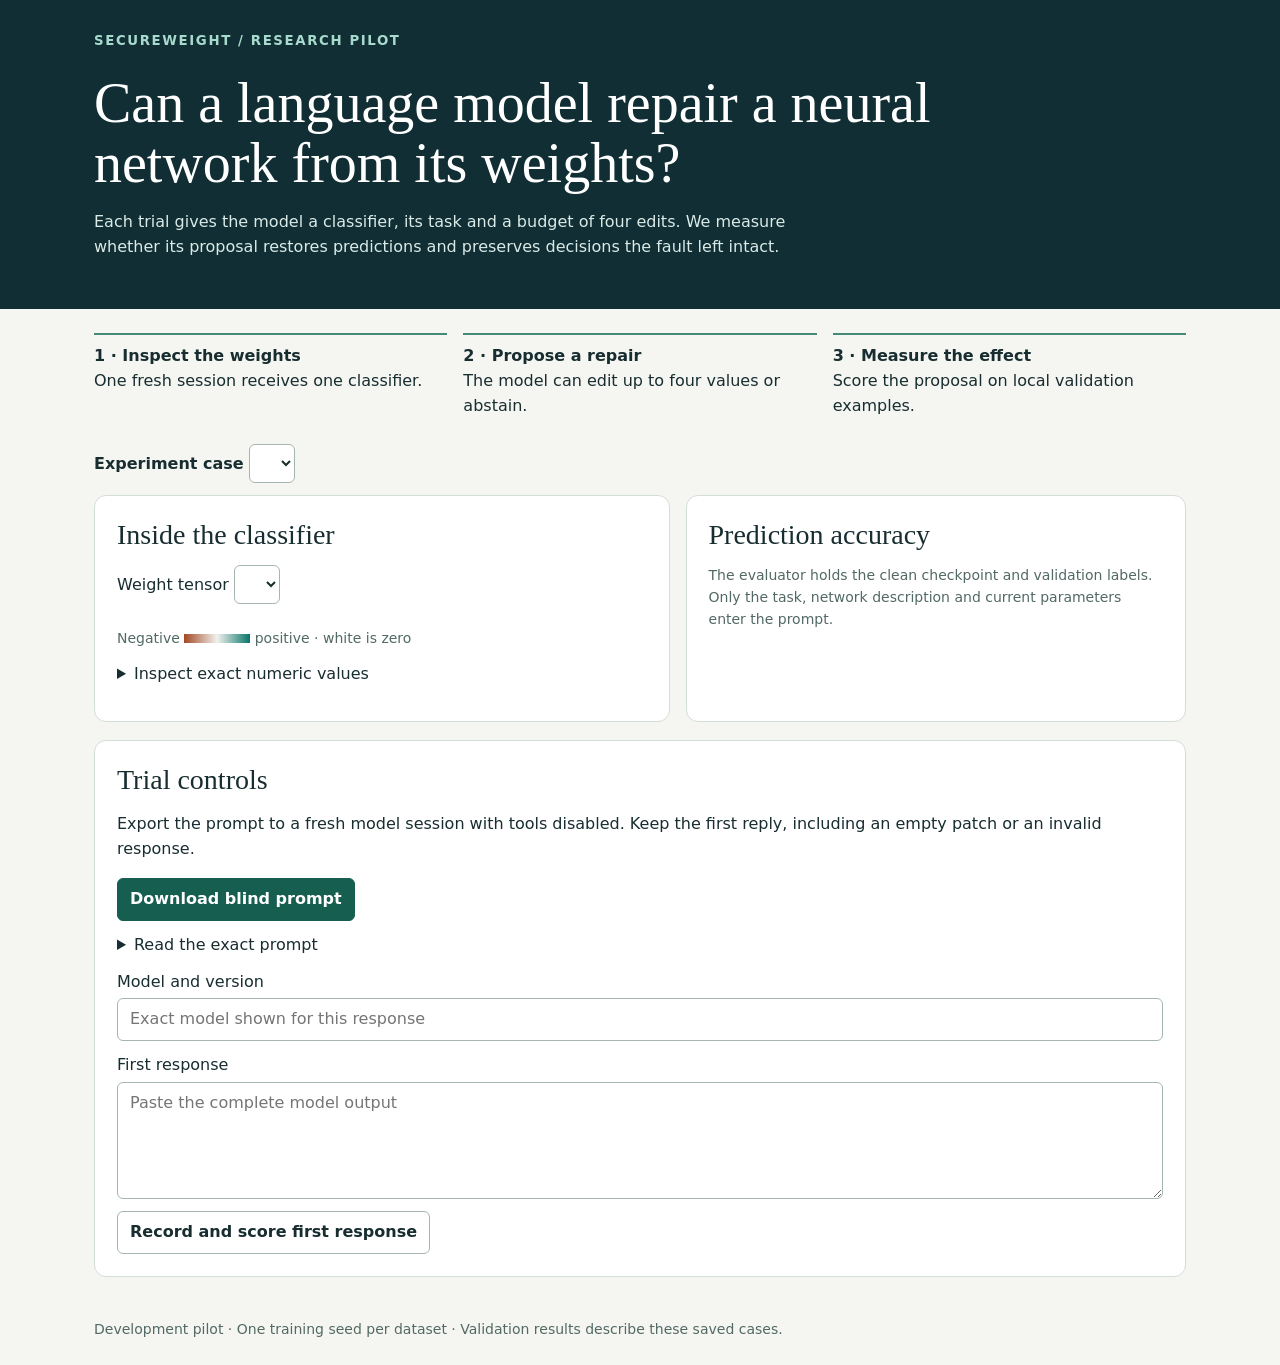
==== scripts/repair_dashboard.html @ 9e08227c "Start blinded chat repair pilot with local scoring dashboard and trial evidence" ====
<!doctype html>
<html lang="en"><head><meta charset="utf-8"><meta name="viewport" content="width=device-width, initial-scale=1"><title>SecureWeight · Repair experiment</title>
<style>
*{box-sizing:border-box}body{margin:0;background:#f5f6f2;color:#182d30;font:16px/1.55 system-ui,sans-serif}main,header>div,footer{max-width:1140px;margin:auto;padding:24px}header{background:#102e33;color:#fff}header>div{padding-top:28px;padding-bottom:34px}header small{color:#a8d9cd;letter-spacing:.12em;font-weight:700}h1{font:clamp(32px,5vw,56px)/1.08 Georgia,serif;max-width:850px;margin:20px 0 12px}header p{max-width:750px;color:#daeae7}h2{font:28px/1.2 Georgia,serif;margin:0 0 12px}h3{font-size:16px;margin:0 0 8px}.grid,.steps{display:grid;gap:16px}.grid{grid-template-columns:1.15fr 1fr}.steps{grid-template-columns:repeat(3,1fr);margin:0 0 25px}.steps>div{border-top:2px solid #438a78;padding-top:9px}.steps p,article p{margin:4px 0 14px}.card,article{background:#fff;border:1px solid #d4ded8;border-radius:12px;padding:22px;min-width:0}.controls{display:flex;align-items:center;justify-content:space-between;gap:12px;margin:22px 0 12px;flex-wrap:wrap}.controls label{font-weight:650}.count{color:#41625e}select,button,input,textarea{font:inherit;color:inherit;padding:8px 12px;border-radius:6px;border:1px solid #a4b6af;background:white;max-width:100%}button{cursor:pointer;font-weight:650}button.primary{background:#155e50;color:white;border-color:#155e50}button:disabled{opacity:.55;cursor:default}section{margin:18px 0}.barrow{display:grid;grid-template-columns:85px 1fr 86px;gap:8px;align-items:center;margin:14px 0}.track{height:12px;background:#f0f3ef;border-radius:3px;overflow:hidden}.bar{height:100%;background:#276a59}.barrow:first-of-type .bar{background:#6d8585}.barrow strong{font-variant-numeric:tabular-nums;text-align:right}.subtle,footer{color:#526965;font-size:14px}pre{white-space:pre-wrap;overflow-wrap:anywhere;font:13px/1.45 monospace;max-height:300px;overflow:auto}textarea,input{display:block;width:100%;margin:4px 0 12px}details{margin:12px 0}summary{cursor:pointer}#heat{overflow:auto;padding:12px 0}.matrix{display:grid;gap:3px;width:max-content}.cell{width:24px;height:24px;border:1px solid #0001;border-radius:3px}.legend{display:inline-block;width:66px;height:9px;background:linear-gradient(90deg,#a34823,#f1f1ed,#087569)}button:focus-visible,summary:focus-visible,select:focus-visible{outline:3px solid #c87637}code{overflow-wrap:anywhere}footer{padding-top:0}#status{font-weight:600}@media(max-width:740px){.grid,.steps{grid-template-columns:1fr}.steps{gap:8px}main,header>div{padding:18px}.card,article{padding:16px}.controls label select{display:block}}
</style></head><body><header><div><small>SECUREWEIGHT / RESEARCH PILOT</small><h1>Can a language model repair a neural network from its weights?</h1><p>Each trial gives the model a classifier, its task and a budget of four edits. We measure whether its proposal restores predictions and preserves decisions the fault left intact.</p></div></header>
<main><div class="steps"><div><b>1 · Inspect the weights</b><br>One fresh session receives one classifier.</div><div><b>2 · Propose a repair</b><br>The model can edit up to four values or abstain.</div><div><b>3 · Measure the effect</b><br>Score the proposal on local validation examples.</div></div>
<div class="controls"><label>Experiment case <select id="cases"></select></label><span id="progress" class="count"></span></div>
<div class="grid"><article><h2>Inside the classifier</h2><p id="task"></p><p id="architecture" class="subtle"></p><label>Weight tensor <select id="tensor"></select></label><div id="heat"></div><div class="subtle">Negative <span class="legend"></span> positive · white is zero</div><div id="scale" class="subtle"></div><details><summary>Inspect exact numeric values</summary><pre id="values"></pre></details></article>
<article><h2>Prediction accuracy</h2><p id="samples"></p><div id="bars"></div><p id="retention" class="subtle"></p><p class="subtle">The evaluator holds the clean checkpoint and validation labels. Only the task, network description and current parameters enter the prompt.</p></article></div>
<section class="card"><h2>Trial controls</h2><p>Export the prompt to a fresh model session with tools disabled. Keep the first reply, including an empty patch or an invalid response.</p><button id="download" class="primary">Download blind prompt</button><details><summary>Read the exact prompt</summary><pre id="prompt"></pre></details>
<div id="form"><label>Model and version<input id="model" placeholder="Exact model shown for this response"></label><label>First response<textarea id="raw" rows="4" placeholder="Paste the complete model output"></textarea></label><button id="save">Record and score first response</button></div>
<div id="status" role="status"></div></section></main><footer>Development pilot · One training seed per dataset · Validation results describe these saved cases.</footer>
<script type="application/json" id="data">__PILOT_DATA__</script>
<script>
const {rows,token}=JSON.parse(document.getElementById('data').textContent);
const el=id=>document.getElementById(id);
const current=()=>rows[Number(el('cases').value)];
const option=(label,value)=>new Option(label,value);
rows.forEach((r,i)=>el('cases').add(option(r.dataset.toUpperCase()+' · '+r.id.slice(0,8),i)));
el('progress').textContent=rows.filter(r=>r.result).length+' / '+rows.length+' first responses recorded';
function matrix(){
 const tensor=current().packet.tensors[el('tensor').value];
 const values=tensor.values.flat();const limit=Math.max(...values.map(Math.abs));
 const grid=document.createElement('div');grid.className='matrix';
 grid.style.gridTemplateColumns='repeat('+tensor.shape.at(-1)+',24px)';
 values.forEach((v,i)=>{const cell=document.createElement('div');cell.className='cell';
 const t=limit?Math.abs(v)/limit:0;const hue=v<0?[163,72,35]:[8,117,105];
 cell.style.background='rgb('+hue.map((x,j)=>Math.round([241,241,237][j]*(1-t)+x*t)).join(',')+')';
 cell.title='['+(tensor.shape.length===2?Math.floor(i/tensor.shape[1])+', '+i%tensor.shape[1]:i)+'] = '+v;grid.append(cell)});
 el('heat').replaceChildren(grid);el('scale').textContent='Color range for this tensor: ±'+limit.toPrecision(3);
 el('values').textContent=JSON.stringify(tensor.values,null,2);
}
function draw(){
 const r=current(),a=r.packet.architecture,res=r.result;
 el('task').textContent=r.packet.task;el('architecture').textContent=a.input_dim+' inputs → '+a.hidden_dim+' ReLU units → '+a.output_dim+' class scores';
 el('tensor').replaceChildren(...Object.keys(r.packet.tensors).sort().reverse().map(k=>option(k,k)));
 el('tensor').value='hidden.weight';matrix();el('prompt').textContent=r.prompt;
 el('samples').textContent='Correct predictions on the same '+r.n+' validation examples.';
 el('bars').replaceChildren();
 for(const [label,value] of [['Healthy',r.original],['As received',r.before],['After reply',res?.after]]){
 const line=document.createElement('div');line.className='barrow';const name=document.createElement('span');name.textContent=label;
 const track=document.createElement('div');track.className='track';const bar=document.createElement('div');bar.className='bar';bar.style.width=((value??0)*100)+'%';track.append(bar);
 const num=document.createElement('strong');num.textContent=value==null?(res||label!=='After reply'?'Unscored':'Pending'):Math.round(value*r.n)+' / '+r.n;line.append(name,track,num);el('bars').append(line)}
 el('retention').textContent=res?.status==='scored'?res.edits+' edits proposed · '+res.preserved+' of '+res.unaffected+' previously unchanged decisions preserved.':'';
 el('form').hidden=!token||Boolean(res);el('raw').value='';
 el('status').textContent=res?'Recorded · '+res.model+' · '+res.status+(res.reason?' · '+res.reason:''):token?'Awaiting first response.':'Portable view. Open the local control dashboard to record a response.';
}
el('cases').onchange=draw;el('tensor').onchange=matrix;
el('download').onclick=()=>{const r=current(),a=document.createElement('a');a.href=URL.createObjectURL(new Blob([r.prompt],{type:'text/plain'}));a.download=r.id+'.txt';a.click();setTimeout(()=>URL.revokeObjectURL(a.href),1000)};
el('save').onclick=async()=>{const model=el('model').value.trim(),response=el('raw').value;
 if(!model||!response.trim()){el('status').textContent='Enter the model name and first response.';return}
 el('save').disabled=true;
 try{const reply=await fetch('/response',{method:'POST',headers:{'Content-Type':'application/json','X-Pilot-Token':token},body:JSON.stringify({case_id:current().id,model,response})});
 if(!reply.ok)throw Error('Submission returned '+reply.status);sessionStorage.setItem('pilotCase',current().id);location.reload()}
 catch(e){el('status').textContent=e.message;el('save').disabled=false}};
if(token){const saved=rows.findIndex(r=>r.id===sessionStorage.getItem('pilotCase'));if(saved>=0)el('cases').value=saved}draw();
</script></body></html>
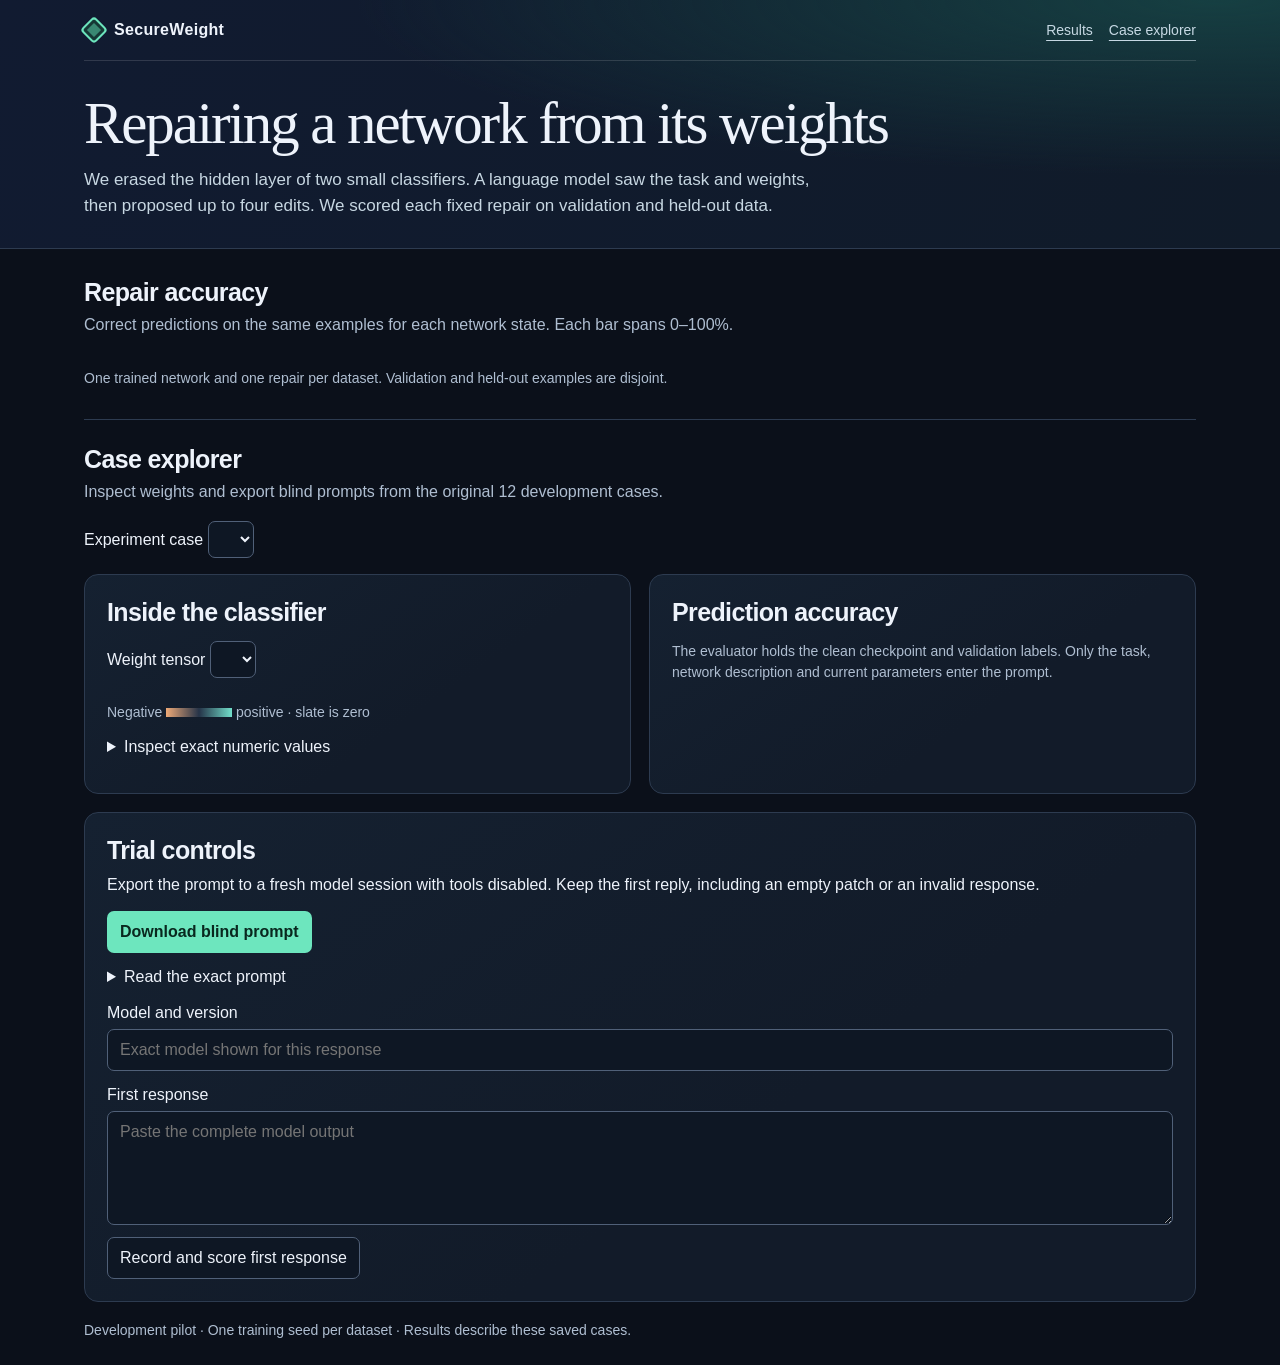
==== commit 6e2e4685: "Compare validated Iris and Wine repairs in the dark pilot dashboard" ====
--- a/scripts/repair_dashboard.html
+++ b/scripts/repair_dashboard.html
@@ -1,21 +1,58 @@
 <!doctype html>
 <html lang="en"><head><meta charset="utf-8"><meta name="viewport" content="width=device-width, initial-scale=1"><title>SecureWeight · Repair experiment</title>
+<meta name="color-scheme" content="dark">
 <style>
-*{box-sizing:border-box}body{margin:0;background:#f5f6f2;color:#182d30;font:16px/1.55 system-ui,sans-serif}main,header>div,footer{max-width:1140px;margin:auto;padding:24px}header{background:#102e33;color:#fff}header>div{padding-top:28px;padding-bottom:34px}header small{color:#a8d9cd;letter-spacing:.12em;font-weight:700}h1{font:clamp(32px,5vw,56px)/1.08 Georgia,serif;max-width:850px;margin:20px 0 12px}header p{max-width:750px;color:#daeae7}h2{font:28px/1.2 Georgia,serif;margin:0 0 12px}h3{font-size:16px;margin:0 0 8px}.grid,.steps{display:grid;gap:16px}.grid{grid-template-columns:1.15fr 1fr}.steps{grid-template-columns:repeat(3,1fr);margin:0 0 25px}.steps>div{border-top:2px solid #438a78;padding-top:9px}.steps p,article p{margin:4px 0 14px}.card,article{background:#fff;border:1px solid #d4ded8;border-radius:12px;padding:22px;min-width:0}.controls{display:flex;align-items:center;justify-content:space-between;gap:12px;margin:22px 0 12px;flex-wrap:wrap}.controls label{font-weight:650}.count{color:#41625e}select,button,input,textarea{font:inherit;color:inherit;padding:8px 12px;border-radius:6px;border:1px solid #a4b6af;background:white;max-width:100%}button{cursor:pointer;font-weight:650}button.primary{background:#155e50;color:white;border-color:#155e50}button:disabled{opacity:.55;cursor:default}section{margin:18px 0}.barrow{display:grid;grid-template-columns:85px 1fr 86px;gap:8px;align-items:center;margin:14px 0}.track{height:12px;background:#f0f3ef;border-radius:3px;overflow:hidden}.bar{height:100%;background:#276a59}.barrow:first-of-type .bar{background:#6d8585}.barrow strong{font-variant-numeric:tabular-nums;text-align:right}.subtle,footer{color:#526965;font-size:14px}pre{white-space:pre-wrap;overflow-wrap:anywhere;font:13px/1.45 monospace;max-height:300px;overflow:auto}textarea,input{display:block;width:100%;margin:4px 0 12px}details{margin:12px 0}summary{cursor:pointer}#heat{overflow:auto;padding:12px 0}.matrix{display:grid;gap:3px;width:max-content}.cell{width:24px;height:24px;border:1px solid #0001;border-radius:3px}.legend{display:inline-block;width:66px;height:9px;background:linear-gradient(90deg,#a34823,#f1f1ed,#087569)}button:focus-visible,summary:focus-visible,select:focus-visible{outline:3px solid #c87637}code{overflow-wrap:anywhere}footer{padding-top:0}#status{font-weight:600}@media(max-width:740px){.grid,.steps{grid-template-columns:1fr}.steps{gap:8px}main,header>div{padding:18px}.card,article{padding:16px}.controls label select{display:block}}
-</style></head><body><header><div><small>SECUREWEIGHT / RESEARCH PILOT</small><h1>Can a language model repair a neural network from its weights?</h1><p>Each trial gives the model a classifier, its task and a budget of four edits. We measure whether its proposal restores predictions and preserves decisions the fault left intact.</p></div></header>
-<main><div class="steps"><div><b>1 · Inspect the weights</b><br>One fresh session receives one classifier.</div><div><b>2 · Propose a repair</b><br>The model can edit up to four values or abstain.</div><div><b>3 · Measure the effect</b><br>Score the proposal on local validation examples.</div></div>
-<div class="controls"><label>Experiment case <select id="cases"></select></label><span id="progress" class="count"></span></div>
-<div class="grid"><article><h2>Inside the classifier</h2><p id="task"></p><p id="architecture" class="subtle"></p><label>Weight tensor <select id="tensor"></select></label><div id="heat"></div><div class="subtle">Negative <span class="legend"></span> positive · white is zero</div><div id="scale" class="subtle"></div><details><summary>Inspect exact numeric values</summary><pre id="values"></pre></details></article>
+:root{color-scheme:dark;--bg:#0b101a;--panel:#121b29;--border:#2d3b50;--ink:#eef3fb;--muted:#afbed1;--green:#6de6be;--orange:#f0a579;--blue:#90b6ff}
+*{box-sizing:border-box}body{margin:0;background:var(--bg);color:var(--ink);font:16px/1.5 Inter,"Segoe UI",sans-serif}
+.wrap,main,footer{max-width:1168px;margin:auto;padding:0 28px}header{background:radial-gradient(ellipse at 95% 0%,#163f42 0,transparent 50%),linear-gradient(115deg,#111b31,#101b29);border-bottom:1px solid var(--border)}
+nav{display:flex;justify-content:space-between;align-items:center;gap:18px;padding:18px 0;border-bottom:1px solid #ffffff22}nav b{display:flex;align-items:center;gap:10px;letter-spacing:.02em}nav b:before{content:"";width:16px;height:16px;border:2px solid var(--green);border-radius:4px;transform:rotate(45deg);box-shadow:inset 0 0 0 3px #153835;background:#398872}nav a{color:#c6d8e3;font-size:14px;margin-left:16px;text-underline-offset:5px}
+h1,h2,h3,p{margin:0}h1{font:500 clamp(34px,4.6vw,62px)/1.06 Georgia,serif;letter-spacing:-.035em;padding-top:32px}header p{color:#c7d7e2;font-size:17px;max-width:78ch;padding:12px 0 30px}main{padding-top:28px}h2{font-size:25px;line-height:1.2;letter-spacing:-.025em}h3{font:500 32px/1.1 Georgia,serif}
+.grid,.results{display:grid;grid-template-columns:repeat(2,minmax(0,1fr));gap:18px}.card,article,.result{background:linear-gradient(145deg,#152131,var(--panel) 62%);border:1px solid var(--border);border-radius:14px;padding:22px;min-width:0}.result{border-top:2px solid #4a786f}.intro{color:var(--muted);margin:6px 0 17px}.result-head,.controls{display:flex;align-items:center;justify-content:space-between;gap:12px;flex-wrap:wrap}.edits{font:13px ui-monospace,monospace;color:var(--green)}
+table{width:100%;border-collapse:collapse;margin:15px 0 12px;table-layout:fixed;font-variant-numeric:tabular-nums}th,td{text-align:left;padding:9px 8px;vertical-align:middle;border-bottom:1px solid #26364a}th:first-child{padding-left:0;width:25%}thead th{font-size:13px;color:#c0cede;font-weight:500}tbody th{font-size:14px}td b{font-size:16px}td small{color:var(--muted);font-size:12px;margin-left:7px;white-space:nowrap}.meter,.track{overflow:hidden;background:#283447;border-radius:3px}.meter{margin-top:5px;height:4px}.meter i,.bar{display:block;height:100%;background:var(--blue)}.damaged .meter i{background:var(--orange)}.repaired .meter i,.bar{background:var(--green)}.repaired th{color:var(--green)}
+.result details{margin:14px 0 0}.result summary{color:#c6d7ed;font-size:14px}.paired{font-size:14px;color:var(--muted)}.paired strong{color:var(--ink)}.scope,.subtle,footer,.count{font-size:14px;color:var(--muted)}.scope{margin:14px 0 30px}.lab{border-top:1px solid var(--border);padding-top:24px}.controls{margin:16px 0}.grid article p,.card p{margin:8px 0 14px}section.card{margin:18px 0}
+select,button,input,textarea{font:inherit;color:inherit;background:#0e1724;border:1px solid #506078;border-radius:7px;padding:8px 12px;max-width:100%}button,summary,select{cursor:pointer}button.primary{background:var(--green);color:#09281f;border-color:transparent;font-weight:700}button:disabled{opacity:.55;cursor:default}:focus-visible{outline:3px solid var(--blue);outline-offset:3px}
+.barrow{display:grid;grid-template-columns:85px 1fr 80px;align-items:center;gap:8px;margin:14px 0}.track{height:9px}.barrow strong{text-align:right}.barrow:first-child .bar{background:var(--blue)}.barrow:nth-child(2) .bar{background:var(--orange)}pre{white-space:pre-wrap;overflow-wrap:anywhere;font:13px/1.5 ui-monospace,monospace;max-height:300px;overflow:auto;color:#d7e2ef;background:#0c1421;padding:12px;border-radius:6px}textarea,input{display:block;width:100%;margin:4px 0 12px}details{margin:12px 0}#heat{overflow:auto;padding:12px 0}.matrix{display:grid;gap:3px;width:max-content}.cell{width:24px;height:24px;border:1px solid #ffffff28;border-radius:3px}.legend{display:inline-block;width:66px;height:9px;background:linear-gradient(90deg,#eeaa78,#253348,#72dfcb)}footer{padding-bottom:24px}
+@media(max-width:800px){.grid,.results{grid-template-columns:1fr}}@media(max-width:480px){main,.wrap,footer{padding-left:16px;padding-right:16px}.card,article,.result{padding:15px}td small{display:block;margin:0}nav a{margin-left:8px}h1{padding-top:22px}.count{font-size:13px}}
+</style></head><body><header><div class="wrap"><nav aria-label="Dashboard navigation"><b>SecureWeight</b><span><a href="#results">Results</a><a href="#explorer">Case explorer</a></span></nav><h1>Repairing a network from its weights</h1><p>We erased the hidden layer of two small classifiers. A language model saw the task and weights, then proposed up to four edits. We scored each fixed repair on validation and held-out data.</p></div></header>
+<main><section id="results" aria-labelledby="result-title"><h2 id="result-title">Repair accuracy</h2><p class="intro">Correct predictions on the same examples for each network state. Each bar spans 0–100%.</p><div class="results" id="comparisons"></div><p class="scope">One trained network and one repair per dataset. Validation and held-out examples are disjoint.</p></section>
+<section id="explorer" class="lab"><h2>Case explorer</h2><p class="intro">Inspect weights and export blind prompts from the original 12 development cases.</p><div class="controls"><label>Experiment case <select id="cases"></select></label><span id="progress" class="count"></span></div>
+<div class="grid"><article><h2>Inside the classifier</h2><p id="task"></p><p id="architecture" class="subtle"></p><label>Weight tensor <select id="tensor"></select></label><div id="heat"></div><div class="subtle">Negative <span class="legend"></span> positive · slate is zero</div><div id="scale" class="subtle"></div><details><summary>Inspect exact numeric values</summary><pre id="values"></pre></details></article>
 <article><h2>Prediction accuracy</h2><p id="samples"></p><div id="bars"></div><p id="retention" class="subtle"></p><p class="subtle">The evaluator holds the clean checkpoint and validation labels. Only the task, network description and current parameters enter the prompt.</p></article></div>
 <section class="card"><h2>Trial controls</h2><p>Export the prompt to a fresh model session with tools disabled. Keep the first reply, including an empty patch or an invalid response.</p><button id="download" class="primary">Download blind prompt</button><details><summary>Read the exact prompt</summary><pre id="prompt"></pre></details>
 <div id="form"><label>Model and version<input id="model" placeholder="Exact model shown for this response"></label><label>First response<textarea id="raw" rows="4" placeholder="Paste the complete model output"></textarea></label><button id="save">Record and score first response</button></div>
-<div id="status" role="status"></div></section></main><footer>Development pilot · One training seed per dataset · Validation results describe these saved cases.</footer>
+<div id="status" role="status"></div></section></section></main><footer>Development pilot · One training seed per dataset · Results describe these saved cases.</footer>
 <script type="application/json" id="data">__PILOT_DATA__</script>
 <script>
-const {rows,token}=JSON.parse(document.getElementById('data').textContent);
+const {rows,token,repairs}=JSON.parse(document.getElementById('data').textContent);
 const el=id=>document.getElementById(id);
 const current=()=>rows[Number(el('cases').value)];
 const option=(label,value)=>new Option(label,value);
+function showRepair(result){
+ const card=document.createElement('article');
+ card.className='result';
+ card.innerHTML='<div class="result-head"><h3></h3><span class="edits"></span></div><table><thead><tr><th scope="col">Network</th><th scope="col">Validation</th><th scope="col">Held-out test</th></tr></thead><tbody></tbody></table><p class="paired"></p><details><summary>View weight edits</summary><pre></pre></details>';
+ card.querySelector('h3').textContent=result.dataset;
+ card.querySelector('.edits').textContent=result.edits.length+' weight edits';
+ card.querySelector('table').setAttribute('aria-label',result.dataset+' correct predictions and accuracy');
+ for(const state of ['healthy','damaged','repaired']){
+   const row=card.querySelector('tbody').insertRow();
+   row.className=state;
+   const name=document.createElement('th');
+   name.scope='row';name.textContent=state[0].toUpperCase()+state.slice(1);row.append(name);
+   for(const split of [result.validation,result.test]){
+     const cell=row.insertCell(), count=split[state], pct=count*100/split.n;
+     cell.innerHTML='<b></b> <small></small><div class="meter" aria-hidden="true"><i></i></div>';
+     cell.querySelector('b').textContent=count+' / '+split.n;
+     cell.querySelector('small').textContent=Number(pct.toFixed(1))+'%';
+     cell.querySelector('i').style.width=pct+'%';
+   }
+ }
+ const delta=result.test.repaired-result.test.damaged;
+ card.querySelector('.paired').textContent='Held-out test: '+(delta>0?'+':'')+delta+' correct after repair ('+result.paired.newly_correct_vs_damaged+' corrected, '+result.paired.newly_wrong_vs_damaged+' newly wrong).';
+ card.querySelector('pre').textContent=result.edits.map(e=>e.tensor+'['+e.index.join(', ')+'] = '+e.value).join('\n');
+ return card;
+}
+el('comparisons').replaceChildren(...repairs.map(showRepair));
 rows.forEach((r,i)=>el('cases').add(option(r.dataset.toUpperCase()+' · '+r.id.slice(0,8),i)));
 el('progress').textContent=rows.filter(r=>r.result).length+' / '+rows.length+' first responses recorded';
 function matrix(){
@@ -24,8 +61,8 @@
  const grid=document.createElement('div');grid.className='matrix';
  grid.style.gridTemplateColumns='repeat('+tensor.shape.at(-1)+',24px)';
  values.forEach((v,i)=>{const cell=document.createElement('div');cell.className='cell';
- const t=limit?Math.abs(v)/limit:0;const hue=v<0?[163,72,35]:[8,117,105];
- cell.style.background='rgb('+hue.map((x,j)=>Math.round([241,241,237][j]*(1-t)+x*t)).join(',')+')';
+ const t=limit?Math.abs(v)/limit:0;const hue=v<0?[238,170,120]:[114,223,203];
+ cell.style.background='rgb('+hue.map((x,j)=>Math.round([37,51,72][j]*(1-t)+x*t)).join(',')+')';
  cell.title='['+(tensor.shape.length===2?Math.floor(i/tensor.shape[1])+', '+i%tensor.shape[1]:i)+'] = '+v;grid.append(cell)});
  el('heat').replaceChildren(grid);el('scale').textContent='Color range for this tensor: ±'+limit.toPrecision(3);
  el('values').textContent=JSON.stringify(tensor.values,null,2);
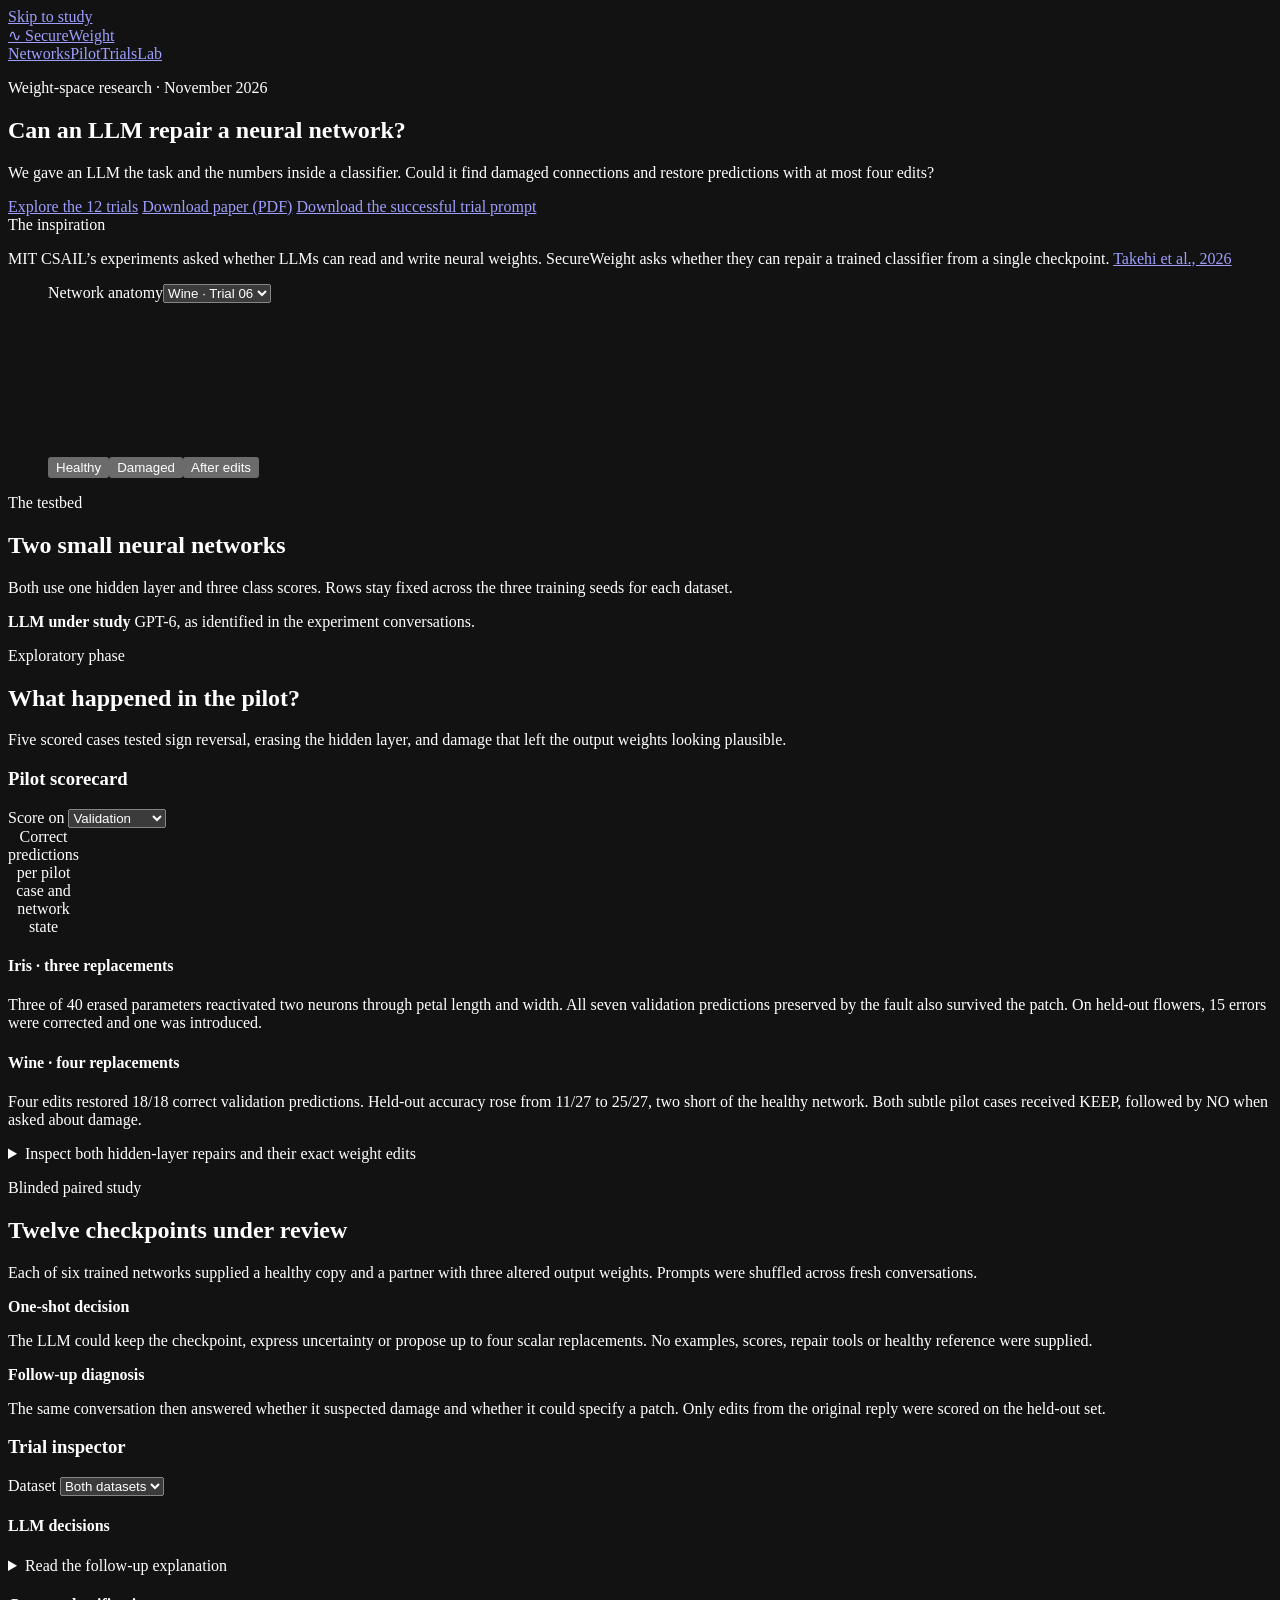
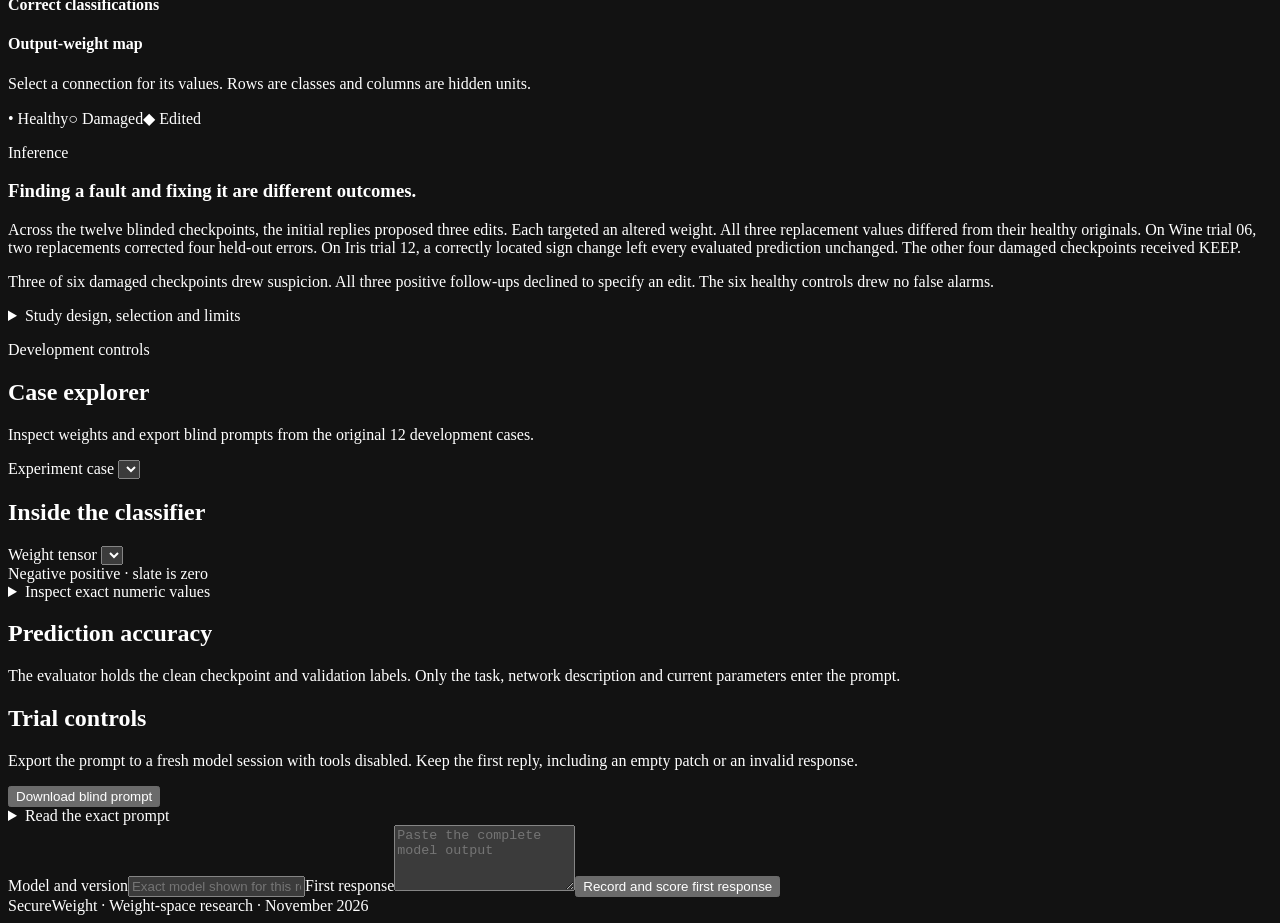
==== commit 15c7b1dc: "Document blinded SecureWeight repair study and dashboard" ====
--- a/scripts/repair_dashboard.html
+++ b/scripts/repair_dashboard.html
@@ -1,26 +1,46 @@
 <!doctype html>
-<html lang="en"><head><meta charset="utf-8"><meta name="viewport" content="width=device-width, initial-scale=1"><title>SecureWeight · Repair experiment</title>
-<meta name="color-scheme" content="dark">
-<style>
-:root{color-scheme:dark;--bg:#0b101a;--panel:#121b29;--border:#2d3b50;--ink:#eef3fb;--muted:#afbed1;--green:#6de6be;--orange:#f0a579;--blue:#90b6ff}
-*{box-sizing:border-box}body{margin:0;background:var(--bg);color:var(--ink);font:16px/1.5 Inter,"Segoe UI",sans-serif}
-.wrap,main,footer{max-width:1168px;margin:auto;padding:0 28px}header{background:radial-gradient(ellipse at 95% 0%,#163f42 0,transparent 50%),linear-gradient(115deg,#111b31,#101b29);border-bottom:1px solid var(--border)}
-nav{display:flex;justify-content:space-between;align-items:center;gap:18px;padding:18px 0;border-bottom:1px solid #ffffff22}nav b{display:flex;align-items:center;gap:10px;letter-spacing:.02em}nav b:before{content:"";width:16px;height:16px;border:2px solid var(--green);border-radius:4px;transform:rotate(45deg);box-shadow:inset 0 0 0 3px #153835;background:#398872}nav a{color:#c6d8e3;font-size:14px;margin-left:16px;text-underline-offset:5px}
-h1,h2,h3,p{margin:0}h1{font:500 clamp(34px,4.6vw,62px)/1.06 Georgia,serif;letter-spacing:-.035em;padding-top:32px}header p{color:#c7d7e2;font-size:17px;max-width:78ch;padding:12px 0 30px}main{padding-top:28px}h2{font-size:25px;line-height:1.2;letter-spacing:-.025em}h3{font:500 32px/1.1 Georgia,serif}
-.grid,.results{display:grid;grid-template-columns:repeat(2,minmax(0,1fr));gap:18px}.card,article,.result{background:linear-gradient(145deg,#152131,var(--panel) 62%);border:1px solid var(--border);border-radius:14px;padding:22px;min-width:0}.result{border-top:2px solid #4a786f}.intro{color:var(--muted);margin:6px 0 17px}.result-head,.controls{display:flex;align-items:center;justify-content:space-between;gap:12px;flex-wrap:wrap}.edits{font:13px ui-monospace,monospace;color:var(--green)}
-table{width:100%;border-collapse:collapse;margin:15px 0 12px;table-layout:fixed;font-variant-numeric:tabular-nums}th,td{text-align:left;padding:9px 8px;vertical-align:middle;border-bottom:1px solid #26364a}th:first-child{padding-left:0;width:25%}thead th{font-size:13px;color:#c0cede;font-weight:500}tbody th{font-size:14px}td b{font-size:16px}td small{color:var(--muted);font-size:12px;margin-left:7px;white-space:nowrap}.meter,.track{overflow:hidden;background:#283447;border-radius:3px}.meter{margin-top:5px;height:4px}.meter i,.bar{display:block;height:100%;background:var(--blue)}.damaged .meter i{background:var(--orange)}.repaired .meter i,.bar{background:var(--green)}.repaired th{color:var(--green)}
-.result details{margin:14px 0 0}.result summary{color:#c6d7ed;font-size:14px}.paired{font-size:14px;color:var(--muted)}.paired strong{color:var(--ink)}.scope,.subtle,footer,.count{font-size:14px;color:var(--muted)}.scope{margin:14px 0 30px}.lab{border-top:1px solid var(--border);padding-top:24px}.controls{margin:16px 0}.grid article p,.card p{margin:8px 0 14px}section.card{margin:18px 0}
-select,button,input,textarea{font:inherit;color:inherit;background:#0e1724;border:1px solid #506078;border-radius:7px;padding:8px 12px;max-width:100%}button,summary,select{cursor:pointer}button.primary{background:var(--green);color:#09281f;border-color:transparent;font-weight:700}button:disabled{opacity:.55;cursor:default}:focus-visible{outline:3px solid var(--blue);outline-offset:3px}
-.barrow{display:grid;grid-template-columns:85px 1fr 80px;align-items:center;gap:8px;margin:14px 0}.track{height:9px}.barrow strong{text-align:right}.barrow:first-child .bar{background:var(--blue)}.barrow:nth-child(2) .bar{background:var(--orange)}pre{white-space:pre-wrap;overflow-wrap:anywhere;font:13px/1.5 ui-monospace,monospace;max-height:300px;overflow:auto;color:#d7e2ef;background:#0c1421;padding:12px;border-radius:6px}textarea,input{display:block;width:100%;margin:4px 0 12px}details{margin:12px 0}#heat{overflow:auto;padding:12px 0}.matrix{display:grid;gap:3px;width:max-content}.cell{width:24px;height:24px;border:1px solid #ffffff28;border-radius:3px}.legend{display:inline-block;width:66px;height:9px;background:linear-gradient(90deg,#eeaa78,#253348,#72dfcb)}footer{padding-bottom:24px}
-@media(max-width:800px){.grid,.results{grid-template-columns:1fr}}@media(max-width:480px){main,.wrap,footer{padding-left:16px;padding-right:16px}.card,article,.result{padding:15px}td small{display:block;margin:0}nav a{margin-left:8px}h1{padding-top:22px}.count{font-size:13px}}
-</style></head><body><header><div class="wrap"><nav aria-label="Dashboard navigation"><b>SecureWeight</b><span><a href="#results">Results</a><a href="#explorer">Case explorer</a></span></nav><h1>Repairing a network from its weights</h1><p>We erased the hidden layer of two small classifiers. A language model saw the task and weights, then proposed up to four edits. We scored each fixed repair on validation and held-out data.</p></div></header>
-<main><section id="results" aria-labelledby="result-title"><h2 id="result-title">Repair accuracy</h2><p class="intro">Correct predictions on the same examples for each network state. Each bar spans 0–100%.</p><div class="results" id="comparisons"></div><p class="scope">One trained network and one repair per dataset. Validation and held-out examples are disjoint.</p></section>
-<section id="explorer" class="lab"><h2>Case explorer</h2><p class="intro">Inspect weights and export blind prompts from the original 12 development cases.</p><div class="controls"><label>Experiment case <select id="cases"></select></label><span id="progress" class="count"></span></div>
+<html lang="en"><head><meta charset="utf-8"><meta name="viewport" content="width=device-width, initial-scale=1"><title>SecureWeight · Neural weight repair</title>
+<meta name="color-scheme" content="dark"><meta name="description" content="Explore SecureWeight's blinded neural weight repair study: two classifiers, exploratory repairs, and twelve paired trials.">
+<style>__STUDY_CSS__</style></head><body>
+<a class="skip" href="#overview">Skip to study</a>
+<header><nav class="wrap"><a class="brand" href="#overview"><span class="brandmark" aria-hidden="true">∿</span> SecureWeight</a><div><a href="#networks">Networks</a><a href="#pilots">Pilot</a><a href="#results">Trials</a><a href="#explorer">Lab</a></div></nav></header>
+<main>
+<section id="overview" class="hero">
+<div class="hero-copy"><p class="kicker">Weight-space research · November 2026</p><h1>Can an LLM repair a neural network?</h1><p class="lead">We gave an LLM the task and the numbers inside a classifier. Could it find damaged connections and restore predictions with at most four edits?</p>
+<a class="cta" href="#results">Explore the 12 trials</a> <a class="paper-link" href="[data-uri]" download="SecureWeight-IEEE.pdf">Download paper (PDF)</a> <a class="paper-link" href="latest-working-prompt.md" download>Download the successful trial prompt</a>
+<div class="inspiration"><span class="eyebrow">The inspiration</span><p>MIT CSAIL’s experiments asked whether LLMs can read and write neural weights. SecureWeight asks whether they can repair a trained classifier from a single checkpoint. <a href="https://rikiyat.github.io/blog/weight-space-programming/" target="_blank" rel="noopener noreferrer">Takehi et al., 2026</a></p></div></div>
+<figure class="hero-figure"><div class="figure-head"><span class="eyebrow">Network anatomy</span><select aria-label="Featured network" id="heroDataset"><option value="wine">Wine · Trial 06</option><option value="iris">Iris · Trial 12</option></select></div>
+<canvas id="topology" aria-label="Classifier diagram showing input, hidden and output connections">A fully connected classifier with eight hidden units and three outputs.</canvas>
+<div class="figure-control"><div class="toggle" id="heroState" aria-label="Checkpoint state"><button data-state="healthy">Healthy</button><button data-state="damaged">Damaged</button><button data-state="after">After edits</button></div><span id="wireLegend"></span></div>
+<figcaption id="heroCaption"></figcaption></figure>
+</section>
+<div class="metrics" id="metrics" aria-label="Paired study outcomes"></div>
+<section id="networks" class="chapter">
+<div class="section-head"><div><p class="eyebrow">The testbed</p><h2>Two small neural networks</h2></div><p>Both use one hidden layer and three class scores. Rows stay fixed across the three training seeds for each dataset.</p></div>
+<div id="networkCards" class="two"></div>
+<p class="model-note"><strong>LLM under study</strong> GPT-6, as identified in the experiment conversations.</p>
+</section>
+<section id="pilots" class="chapter">
+<div class="section-head"><div><p class="eyebrow">Exploratory phase</p><h2>What happened in the pilot?</h2></div><p>Five scored cases tested sign reversal, erasing the hidden layer, and damage that left the output weights looking plausible.</p></div>
+<div class="panel pilot-panel"><div class="panel-head"><h3>Pilot scorecard</h3><label>Score on <select id="pilotSplit"><option value="validation">Validation</option><option value="test">Held-out test</option></select></label></div><div class="table-wrap"><table id="pilotTable"><caption class="sr">Correct predictions per pilot case and network state</caption></table></div><p class="note" id="pilotNote"></p></div>
+<div class="pilot-findings"><div><h4>Iris · three replacements</h4><figure id="irisPilotChart" class="pilot-chart"></figure><p>Three of 40 erased parameters reactivated two neurons through petal length and width. All seven validation predictions preserved by the fault also survived the patch. On held-out flowers, 15 errors were corrected and one was introduced.</p></div><div><h4>Wine · four replacements</h4><figure id="winePilotChart" class="pilot-chart"></figure><p>Four edits restored 18/18 correct validation predictions. Held-out accuracy rose from 11/27 to 25/27, two short of the healthy network. Both subtle pilot cases received KEEP, followed by NO when asked about damage.</p></div></div>
+<details class="archive"><summary>Inspect both hidden-layer repairs and their exact weight edits</summary><div class="results" id="comparisons"></div></details>
+</section>
+<section id="results" class="chapter">
+<div class="section-head"><div><p class="eyebrow">Blinded paired study</p><h2>Twelve checkpoints under review</h2></div><p>Each of six trained networks supplied a healthy copy and a partner with three altered output weights. Prompts were shuffled across fresh conversations.</p></div>
+<div class="study-guide"><div><b>One-shot decision</b><p>The LLM could keep the checkpoint, express uncertainty or propose up to four scalar replacements. No examples, scores, repair tools or healthy reference were supplied.</p></div><div><b>Follow-up diagnosis</b><p>The same conversation then answered whether it suspected damage and whether it could specify a patch. Only edits from the original reply were scored on the held-out set.</p></div></div>
+<div class="panel trial-panel"><div class="panel-head"><h3>Trial inspector</h3><label>Dataset <select id="trialFilter"><option value="all">Both datasets</option><option value="iris">Iris</option><option value="wine">Wine</option></select></label></div><div id="trialPicker" aria-label="Choose a trial"></div><div id="trialHeading" class="trial-heading"></div>
+<div class="trial-evidence"><div><h4>LLM decisions</h4><dl id="decisions"></dl><details><summary>Read the follow-up explanation</summary><p id="explanation"></p></details></div><div><h4>Correct classifications</h4><div id="trialAccuracy"></div></div></div>
+<div class="weight-area"><div><h4>Output-weight map</h4><p class="note">Select a connection for its values. Rows are classes and columns are hidden units.</p><div class="map-legend"><span>• Healthy</span><span>○ Damaged</span><span>◆ Edited</span></div></div><div><div id="weightMap"></div><p id="weightReadout" class="weight-readout" aria-live="polite"></p></div></div></div>
+<div class="conclusion"><p class="eyebrow">Inference</p><h3>Finding a fault and fixing it are different outcomes.</h3><p>Across the twelve blinded checkpoints, the initial replies proposed three edits. Each targeted an altered weight. All three replacement values differed from their healthy originals. On Wine trial 06, two replacements corrected four held-out errors. On Iris trial 12, a correctly located sign change left every evaluated prediction unchanged. The other four damaged checkpoints received KEEP.</p><p>Three of six damaged checkpoints drew suspicion. All three positive follow-ups declined to specify an edit. The six healthy controls drew no false alarms.</p></div>
+<details class="archive"><summary>Study design, selection and limits</summary><p>Three training seeds per dataset shared one split. Faults affected three of 24 output weights. Replacement values lay between the healthy layer’s 5th and 95th percentiles and cost two or three correct validation predictions. Held-out scores played no role in fault selection. This small batch measures behavior on these cases; performance across other faults, networks and repeated LLM responses remains open.</p><p>Trial 03 received repeated follow-up wording within a single message. Trial 11’s first completed response followed an interrupted generation and a retry. Earlier blank pilot replies were recorded as missing.</p></details>
+</section>
+<section id="explorer" class="chapter lab"><p class="eyebrow">Development controls</p><h2>Case explorer</h2><p class="intro">Inspect weights and export blind prompts from the original 12 development cases.</p><div class="controls"><label>Experiment case <select id="cases"></select></label><span id="progress" class="count"></span></div>
 <div class="grid"><article><h2>Inside the classifier</h2><p id="task"></p><p id="architecture" class="subtle"></p><label>Weight tensor <select id="tensor"></select></label><div id="heat"></div><div class="subtle">Negative <span class="legend"></span> positive · slate is zero</div><div id="scale" class="subtle"></div><details><summary>Inspect exact numeric values</summary><pre id="values"></pre></details></article>
 <article><h2>Prediction accuracy</h2><p id="samples"></p><div id="bars"></div><p id="retention" class="subtle"></p><p class="subtle">The evaluator holds the clean checkpoint and validation labels. Only the task, network description and current parameters enter the prompt.</p></article></div>
 <section class="card"><h2>Trial controls</h2><p>Export the prompt to a fresh model session with tools disabled. Keep the first reply, including an empty patch or an invalid response.</p><button id="download" class="primary">Download blind prompt</button><details><summary>Read the exact prompt</summary><pre id="prompt"></pre></details>
 <div id="form"><label>Model and version<input id="model" placeholder="Exact model shown for this response"></label><label>First response<textarea id="raw" rows="4" placeholder="Paste the complete model output"></textarea></label><button id="save">Record and score first response</button></div>
-<div id="status" role="status"></div></section></section></main><footer>Development pilot · One training seed per dataset · Results describe these saved cases.</footer>
+<div id="status" role="status"></div></section></section></main><footer>SecureWeight · Weight-space research · November 2026</footer>
 <script type="application/json" id="data">__PILOT_DATA__</script>
 <script>
 const {rows,token,repairs}=JSON.parse(document.getElementById('data').textContent);
@@ -80,7 +100,7 @@
  const num=document.createElement('strong');num.textContent=value==null?(res||label!=='After reply'?'Unscored':'Pending'):Math.round(value*r.n)+' / '+r.n;line.append(name,track,num);el('bars').append(line)}
  el('retention').textContent=res?.status==='scored'?res.edits+' edits proposed · '+res.preserved+' of '+res.unaffected+' previously unchanged decisions preserved.':'';
  el('form').hidden=!token||Boolean(res);el('raw').value='';
- el('status').textContent=res?'Recorded · '+res.model+' · '+res.status+(res.reason?' · '+res.reason:''):token?'Awaiting first response.':'Portable view. Open the local control dashboard to record a response.';
+ el('status').textContent=res?'Recorded · '+res.model+' · '+res.status+(res.reason?' · '+res.reason:''):token?'Awaiting first response.':'Portable view. The local scoring server records new responses.';
 }
 el('cases').onchange=draw;el('tensor').onchange=matrix;
 el('download').onclick=()=>{const r=current(),a=document.createElement('a');a.href=URL.createObjectURL(new Blob([r.prompt],{type:'text/plain'}));a.download=r.id+'.txt';a.click();setTimeout(()=>URL.revokeObjectURL(a.href),1000)};
@@ -91,4 +111,4 @@
  if(!reply.ok)throw Error('Submission returned '+reply.status);sessionStorage.setItem('pilotCase',current().id);location.reload()}
  catch(e){el('status').textContent=e.message;el('save').disabled=false}};
 if(token){const saved=rows.findIndex(r=>r.id===sessionStorage.getItem('pilotCase'));if(saved>=0)el('cases').value=saved}draw();
-</script></body></html>
+</script><script>__STUDY_JS__</script></body></html>
